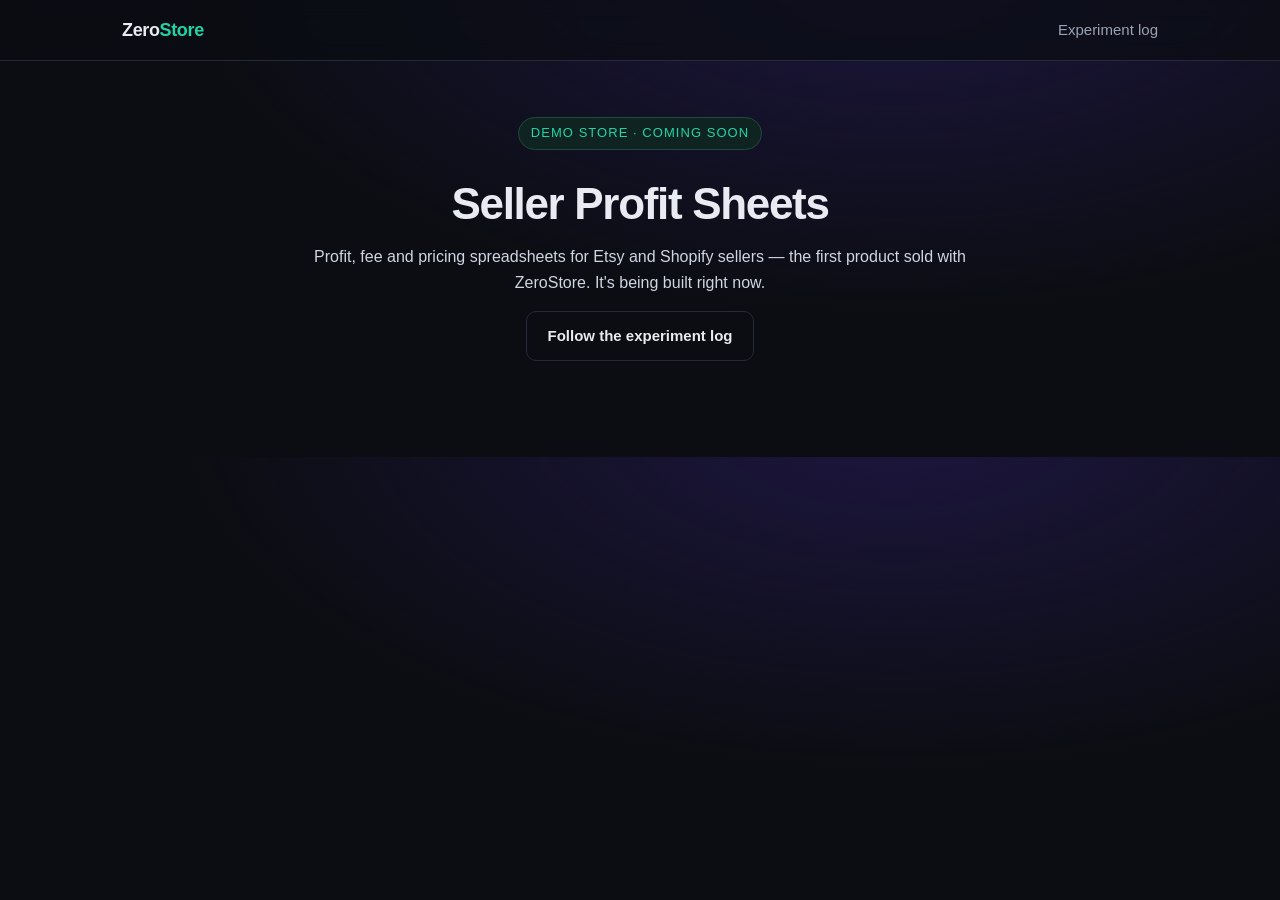
==== demo/seller-profit-sheets/index.html @ 1969f473 "ZeroStore: site, free kit, experiment log day 0, Etsy fee calculator demo" ====
<!doctype html>
<html lang="en">
<head>
  <meta charset="utf-8">
  <meta name="viewport" content="width=device-width, initial-scale=1">
  <title>Seller Profit Sheets — coming soon · ZeroStore demo</title>
  <meta name="robots" content="noindex">
  <link rel="icon" href="../../assets/favicon.svg" type="image/svg+xml">
  <link rel="stylesheet" href="../../assets/style.css">
</head>
<body>
<!-- PLACEHOLDER: the lead replaces this whole folder with the real demo store. -->
<nav class="nav"><div class="wrap"><a class="logo" href="../../">Zero<span>Store</span></a><div class="nav-links"><a href="../../log/">Experiment log</a></div></div></nav>
<main class="article" style="text-align:center">
  <span class="eyebrow">Demo store · coming soon</span>
  <h1>Seller Profit Sheets</h1>
  <p>Profit, fee and pricing spreadsheets for Etsy and Shopify sellers — the first product sold with ZeroStore. It's being built right now.</p>
  <p><a class="btn btn-ghost" href="../../log/">Follow the experiment log</a></p>
</main>
</body>
</html>
---- assets/style.css ----
:root {
  --bg: #0b0d12;
  --bg-2: #11141b;
  --card: #151924;
  --line: #242a38;
  --text: #e8ebf2;
  --muted: #9aa3b5;
  --accent: #7c5cff;
  --accent-2: #22d3a6;
  --warn: #f5b84a;
  --radius: 14px;
  --max: 1080px;
  font-synthesis: none;
}
* { box-sizing: border-box; }
html { scroll-behavior: smooth; }
body {
  margin: 0;
  background: radial-gradient(1200px 600px at 70% -10%, #1d1640 0%, transparent 60%), var(--bg);
  color: var(--text);
  font: 16px/1.6 ui-sans-serif, -apple-system, "Segoe UI", Roboto, "Helvetica Neue", Arial, sans-serif;
  -webkit-font-smoothing: antialiased;
}
a { color: #b6a6ff; }
a:hover { color: #fff; }
code, pre { font-family: ui-monospace, SFMono-Regular, Menlo, Consolas, monospace; }
code { background: #1b2030; padding: .1em .35em; border-radius: 6px; font-size: .92em; }
pre { background: #0f121a; border: 1px solid var(--line); border-radius: 10px; padding: 14px 16px; overflow-x: auto; font-size: 14px; }
.wrap { max-width: var(--max); margin: 0 auto; padding: 0 22px; }

/* nav */
.nav { position: sticky; top: 0; z-index: 10; backdrop-filter: blur(10px); background: rgba(11,13,18,.72); border-bottom: 1px solid var(--line); }
.nav .wrap { display: flex; align-items: center; justify-content: space-between; height: 60px; }
.logo { font-weight: 800; letter-spacing: -.02em; color: var(--text); text-decoration: none; font-size: 18px; }
.logo span { color: var(--accent-2); }
.nav-links { display: flex; gap: 22px; align-items: center; }
.nav-links a { color: var(--muted); text-decoration: none; font-size: 15px; }
.nav-links a:hover { color: var(--text); }
.nav-links a.btn-primary, .nav-links a.btn-primary:hover { color: #fff; }

/* buttons */
.btn { display: inline-flex; align-items: center; gap: 8px; padding: 12px 20px; border-radius: 10px; font-weight: 650; text-decoration: none; border: 1px solid transparent; font-size: 15px; transition: transform .08s ease, background .15s ease; cursor: pointer; }
.btn:active { transform: translateY(1px); }
.btn-primary { background: var(--accent); color: #fff; }
.btn-primary:hover { background: #8d72ff; color: #fff; }
.btn-ghost { background: transparent; color: var(--text); border-color: var(--line); }
.btn-ghost:hover { border-color: #3a4256; color: #fff; }
.btn-sm { padding: 8px 14px; font-size: 14px; }

/* hero */
.hero { padding: 84px 0 56px; text-align: center; }
.eyebrow { display: inline-block; font-size: 13px; letter-spacing: .08em; text-transform: uppercase; color: var(--accent-2); border: 1px solid #1f4a40; background: #0f2420; padding: 5px 12px; border-radius: 999px; margin-bottom: 22px; }
.hero h1 { font-size: clamp(34px, 6vw, 62px); line-height: 1.05; letter-spacing: -.035em; margin: 0 auto 18px; max-width: 1000px; }
.hero h1 em { font-style: normal; background: linear-gradient(90deg, #a48bff, #22d3a6); -webkit-background-clip: text; background-clip: text; color: transparent; }
.hero p.lead { color: var(--muted); font-size: 19px; max-width: 680px; margin: 0 auto 30px; }
.cta-row { display: flex; gap: 12px; justify-content: center; flex-wrap: wrap; }

/* progress */
.progress-card { margin: 46px auto 0; max-width: 640px; background: var(--card); border: 1px solid var(--line); border-radius: var(--radius); padding: 22px 24px; text-align: left; }
.progress-top { display: flex; justify-content: space-between; align-items: baseline; margin-bottom: 12px; gap: 12px; flex-wrap: wrap; }
.progress-amount { font-size: 30px; font-weight: 800; letter-spacing: -.02em; }
.progress-amount small { font-size: 16px; color: var(--muted); font-weight: 500; }
.progress-meta { color: var(--muted); font-size: 14px; }
.bar { height: 12px; background: #0d1018; border: 1px solid var(--line); border-radius: 999px; overflow: hidden; }
.bar > i { display: block; height: 100%; width: 0; background: linear-gradient(90deg, var(--accent), var(--accent-2)); border-radius: 999px; transition: width .8s ease; min-width: 2px; }
.stats { display: grid; grid-template-columns: repeat(4, 1fr); gap: 10px; margin-top: 16px; }
.stat { background: var(--bg-2); border: 1px solid var(--line); border-radius: 10px; padding: 10px 12px; }
.stat b { display: block; font-size: 18px; }
.stat span { color: var(--muted); font-size: 12.5px; }
.progress-note { color: var(--muted); font-size: 13px; margin: 12px 0 0; }

/* sections */
section { padding: 64px 0; }
section.alt { background: linear-gradient(180deg, transparent, rgba(124,92,255,.04), transparent); }
h2 { font-size: clamp(26px, 3.6vw, 36px); letter-spacing: -.025em; margin: 0 0 10px; line-height: 1.15; }
.sub { color: var(--muted); margin: 0 0 34px; max-width: 680px; font-size: 17px; }
.grid-3 { display: grid; grid-template-columns: repeat(3, 1fr); gap: 16px; }
.card { background: var(--card); border: 1px solid var(--line); border-radius: var(--radius); padding: 22px; }
.card h3 { margin: 6px 0 8px; font-size: 18px; }
.card p { margin: 0; color: var(--muted); font-size: 15px; }
.step-no { display: inline-grid; place-items: center; width: 30px; height: 30px; border-radius: 8px; background: #221b45; color: #c7b8ff; font-weight: 800; font-size: 14px; }

/* pricing */
.pricing { display: grid; grid-template-columns: 1fr 1fr; gap: 18px; align-items: stretch; }
.plan { background: var(--card); border: 1px solid var(--line); border-radius: var(--radius); padding: 26px; display: flex; flex-direction: column; }
.plan.featured { border-color: #4b3aa8; box-shadow: 0 0 0 1px #4b3aa8, 0 20px 60px -30px rgba(124,92,255,.6); }
.plan h3 { margin: 0; font-size: 20px; }
.price { font-size: 40px; font-weight: 800; letter-spacing: -.03em; margin: 10px 0 2px; }
.price s { color: var(--muted); font-size: 20px; font-weight: 500; margin-left: 6px; }
.price-note { color: var(--muted); font-size: 14px; margin-bottom: 18px; }
.plan ul { list-style: none; padding: 0; margin: 0 0 24px; flex: 1; }
.plan li { padding: 7px 0 7px 26px; position: relative; font-size: 15px; border-bottom: 1px dashed #1f2533; }
.plan li:last-child { border-bottom: 0; }
.plan li::before { content: "✓"; position: absolute; left: 0; color: var(--accent-2); font-weight: 800; }
.plan li.no { color: #6b7488; }
.plan li.no::before { content: "–"; color: #4a5266; }
.badge { display: inline-block; font-size: 12px; font-weight: 700; color: #1a1300; background: var(--warn); padding: 2px 8px; border-radius: 999px; margin-left: 8px; vertical-align: middle; }

/* table */
table.cmp { width: 100%; border-collapse: collapse; font-size: 15px; }
table.cmp th, table.cmp td { padding: 11px 12px; border-bottom: 1px solid var(--line); text-align: left; vertical-align: top; }
table.cmp th { color: var(--muted); font-weight: 600; font-size: 13px; text-transform: uppercase; letter-spacing: .05em; }
table.cmp td:nth-child(2), table.cmp td:nth-child(3), table.cmp th:nth-child(2), table.cmp th:nth-child(3) { text-align: center; width: 110px; }
.y { color: var(--accent-2); font-weight: 800; }
.n { color: #4a5266; }

/* faq */
details { background: var(--card); border: 1px solid var(--line); border-radius: 12px; padding: 16px 20px; margin-bottom: 10px; }
summary { cursor: pointer; font-weight: 650; list-style: none; }
summary::-webkit-details-marker { display: none; }
summary::after { content: "+"; float: right; color: var(--muted); font-weight: 400; }
details[open] summary::after { content: "–"; }
details p { color: var(--muted); margin: 10px 0 0; }

/* log */
.log-list { display: grid; gap: 12px; }
.log-item { display: block; background: var(--card); border: 1px solid var(--line); border-radius: 12px; padding: 18px 20px; text-decoration: none; color: var(--text); }
.log-item:hover { border-color: #3a4256; color: var(--text); }
.log-item .d { color: var(--accent-2); font-size: 13px; font-weight: 700; text-transform: uppercase; letter-spacing: .06em; }
.log-item h3 { margin: 4px 0 4px; font-size: 18px; }
.log-item p { margin: 0; color: var(--muted); font-size: 15px; }

.article { max-width: 740px; margin: 0 auto; padding: 56px 22px 80px; }
.article h1 { font-size: clamp(30px, 4.6vw, 44px); letter-spacing: -.03em; line-height: 1.1; margin: 8px 0 12px; }
.article h2 { font-size: 24px; margin-top: 40px; }
.article p, .article li { color: #cfd5e2; }
.article .meta { color: var(--muted); font-size: 14px; }
.article table { width: 100%; border-collapse: collapse; font-size: 14.5px; margin: 16px 0; }
.article th, .article td { border-bottom: 1px solid var(--line); padding: 8px 10px; text-align: left; vertical-align: top; }
.article th { color: var(--muted); font-weight: 600; }
.callout { border: 1px solid #4a3d16; background: #1d1909; color: #f3dfa6; padding: 14px 16px; border-radius: 10px; font-size: 15px; }

/* footer */
footer { border-top: 1px solid var(--line); padding: 34px 0 50px; color: var(--muted); font-size: 14px; }
footer .wrap { display: flex; justify-content: space-between; gap: 20px; flex-wrap: wrap; }
footer p { margin: 0 0 6px; max-width: 640px; }

@media (max-width: 820px) {
  .grid-3, .pricing { grid-template-columns: 1fr; }
  .stats { grid-template-columns: repeat(2, 1fr); }
  .nav-links a.hide-sm { display: none; }
  .hero { padding-top: 56px; }
}
@media (max-width: 560px) {
  table.cmp td:nth-child(2), table.cmp td:nth-child(3), table.cmp th:nth-child(2), table.cmp th:nth-child(3) { width: 52px; padding-left: 4px; padding-right: 4px; }
  table.cmp { font-size: 14px; }
}
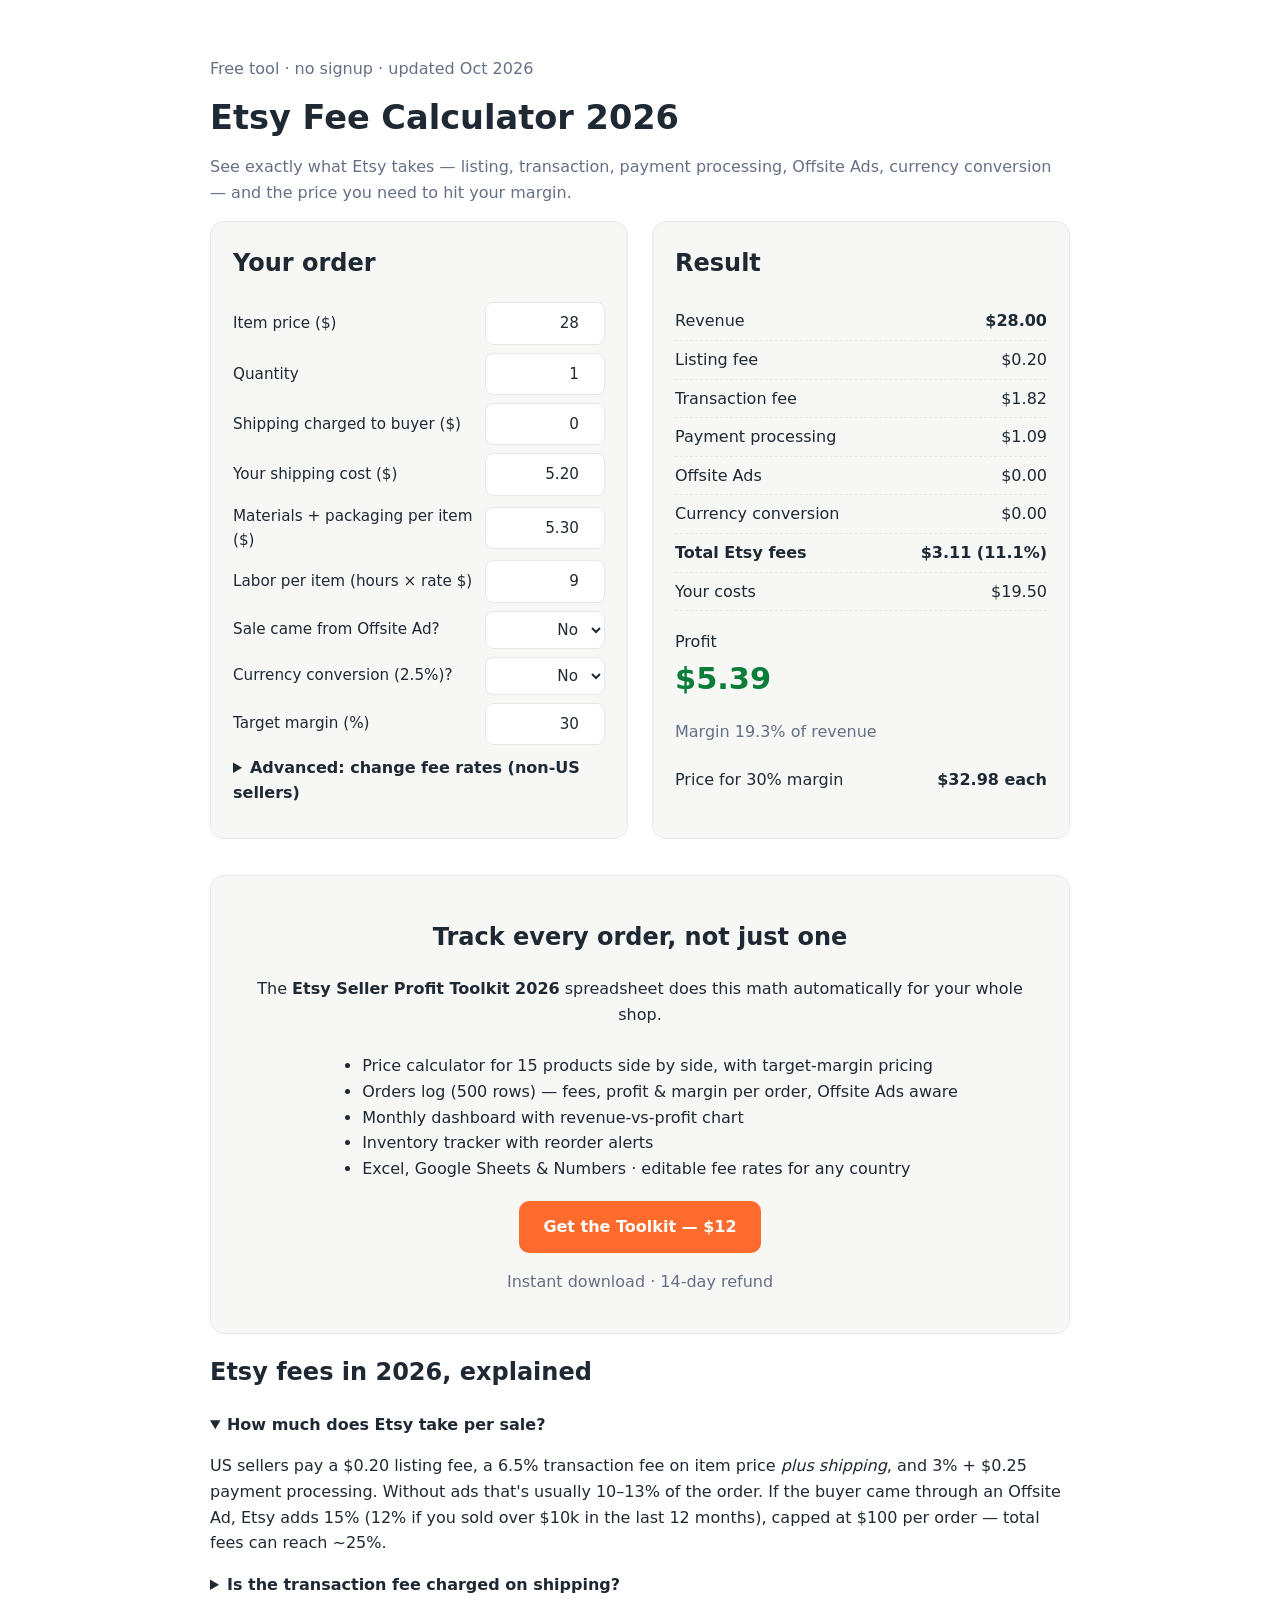
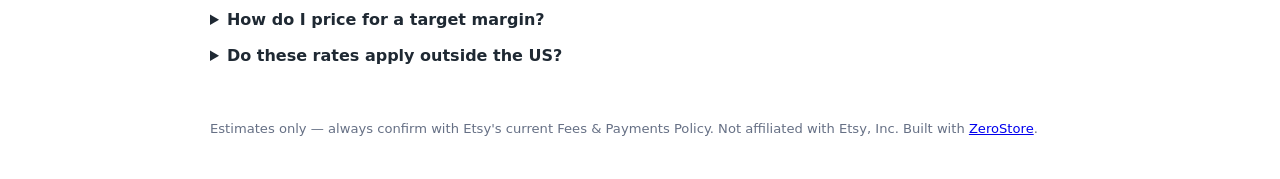
==== commit 03769d31: "Deploy site" ====
--- a/demo/seller-profit-sheets/index.html
+++ b/demo/seller-profit-sheets/index.html
@@ -1,21 +1,110 @@
 <!doctype html>
 <html lang="en">
 <head>
-  <meta charset="utf-8">
-  <meta name="viewport" content="width=device-width, initial-scale=1">
-  <title>Seller Profit Sheets — coming soon · ZeroStore demo</title>
-  <meta name="robots" content="noindex">
-  <link rel="icon" href="../../assets/favicon.svg" type="image/svg+xml">
-  <link rel="stylesheet" href="../../assets/style.css">
+<meta charset="utf-8"><meta name="viewport" content="width=device-width,initial-scale=1">
+<title>Etsy Fee Calculator 2026 — True Profit After Every Fee (Free)</title>
+<meta name="description" content="Free Etsy fee calculator for 2026: listing, 6.5% transaction, payment processing, Offsite Ads and currency fees. See your real profit and the price you need for your target margin.">
+<link rel="canonical" href="https://astonysh.github.io/zerostore/demo/seller-profit-sheets/">
+<meta property="og:title" content="Etsy Fee Calculator 2026 — True Profit After Every Fee">
+<meta property="og:description" content="Free, no signup. Includes Offsite Ads and target-margin pricing.">
+<script src="https://gumroad.com/js/gumroad.js"></script>
+<script type="application/ld+json">{"@context":"https://schema.org","@type":"FAQPage","mainEntity":[
+{"@type":"Question","name":"How much does Etsy take per sale in 2026?","acceptedAnswer":{"@type":"Answer","text":"For US sellers: $0.20 listing fee, 6.5% transaction fee on item price plus shipping, and 3% + $0.25 payment processing. If the order came from an Offsite Ad, add 15% (12% for sellers over $10k/year), capped at $100. Typically 10–13% without ads, up to ~25% with ads."}},
+{"@type":"Question","name":"Is the transaction fee charged on shipping?","acceptedAnswer":{"@type":"Answer","text":"Yes. Etsy's 6.5% transaction fee applies to the item price plus the shipping and gift-wrap you charge."}},
+{"@type":"Question","name":"How do I price my Etsy item for a target profit margin?","acceptedAnswer":{"@type":"Answer","text":"Price = (all your costs + fixed fees) / (1 − percentage fees − target margin) − shipping charged. This calculator does it for you."}}]}</script>
+<style>
+:root{--fg:#1f2933;--bg:#fff;--mut:#667085;--acc:#ff6b2c;--card:#f7f7f5;--line:#e5e7eb;--ok:#0a7d39;--bad:#c62828}
+@media(prefers-color-scheme:dark){:root{--fg:#ececec;--bg:#121212;--mut:#9aa0a6;--card:#1d1d1d;--line:#2c2c2c;--ok:#4ade80;--bad:#f87171}}
+*{box-sizing:border-box}body{margin:0;font:16px/1.6 system-ui,-apple-system,Segoe UI,sans-serif;color:var(--fg);background:var(--bg)}
+main{max-width:900px;margin:auto;padding:40px 20px}h1{font-size:2.1rem;line-height:1.2;margin:.2em 0}.sub{color:var(--mut)}
+.grid{display:grid;grid-template-columns:1fr 1fr;gap:24px}@media(max-width:720px){.grid{grid-template-columns:1fr}}
+.card{background:var(--card);border:1px solid var(--line);border-radius:14px;padding:22px}
+label{display:flex;justify-content:space-between;align-items:center;gap:12px;margin:8px 0;font-size:.95rem}
+input,select{width:120px;padding:8px 10px;border:1px solid var(--line);border-radius:8px;background:var(--bg);color:var(--fg);font:inherit;text-align:right}
+.row{display:flex;justify-content:space-between;padding:6px 0;border-bottom:1px dashed var(--line)}.row:last-child{border:0}
+.big{font-size:1.9rem;font-weight:700}.ok{color:var(--ok)}.bad{color:var(--bad)}
+.btn{display:inline-block;background:var(--acc);color:#fff;padding:13px 24px;border-radius:10px;text-decoration:none;font-weight:600}
+.cta{margin-top:36px;text-align:center}.cta ul{text-align:left;display:inline-block;margin:10px 0 20px}
+details{margin:10px 0}summary{cursor:pointer;font-weight:600}footer{color:var(--mut);font-size:.82rem;margin-top:50px}
+</style>
 </head>
-<body>
-<!-- PLACEHOLDER: the lead replaces this whole folder with the real demo store. -->
-<nav class="nav"><div class="wrap"><a class="logo" href="../../">Zero<span>Store</span></a><div class="nav-links"><a href="../../log/">Experiment log</a></div></div></nav>
-<main class="article" style="text-align:center">
-  <span class="eyebrow">Demo store · coming soon</span>
-  <h1>Seller Profit Sheets</h1>
-  <p>Profit, fee and pricing spreadsheets for Etsy and Shopify sellers — the first product sold with ZeroStore. It's being built right now.</p>
-  <p><a class="btn btn-ghost" href="../../log/">Follow the experiment log</a></p>
+<body><main>
+<p class="sub">Free tool · no signup · updated Oct 2026</p>
+<h1>Etsy Fee Calculator 2026</h1>
+<p class="sub">See exactly what Etsy takes — listing, transaction, payment processing, Offsite Ads, currency conversion — and the price you need to hit your margin.</p>
+
+<div class="grid">
+<section class="card" aria-label="Inputs">
+<h2 style="margin-top:0">Your order</h2>
+<label>Item price ($)<input id="price" type="number" step="0.01" value="28"></label>
+<label>Quantity<input id="qty" type="number" step="1" min="1" value="1"></label>
+<label>Shipping charged to buyer ($)<input id="ship" type="number" step="0.01" value="0"></label>
+<label>Your shipping cost ($)<input id="shipcost" type="number" step="0.01" value="5.20"></label>
+<label>Materials + packaging per item ($)<input id="mat" type="number" step="0.01" value="5.30"></label>
+<label>Labor per item (hours × rate $)<input id="labor" type="number" step="0.01" value="9"></label>
+<label>Sale came from Offsite Ad?<select id="ad"><option value="0">No</option><option value="0.15">Yes (15%)</option><option value="0.12">Yes (12%)</option></select></label>
+<label>Currency conversion (2.5%)?<select id="fx"><option value="0">No</option><option value="0.025">Yes</option></select></label>
+<label>Target margin (%)<input id="target" type="number" step="1" value="30"></label>
+<details><summary>Advanced: change fee rates (non-US sellers)</summary>
+<label>Listing fee ($)<input id="f_list" type="number" step="0.01" value="0.20"></label>
+<label>Transaction fee (%)<input id="f_txn" type="number" step="0.1" value="6.5"></label>
+<label>Processing (%)<input id="f_pp" type="number" step="0.1" value="3"></label>
+<label>Processing fixed ($)<input id="f_ppf" type="number" step="0.01" value="0.25"></label>
+</details>
+</section>
+<section class="card" aria-live="polite">
+<h2 style="margin-top:0">Result</h2>
+<div class="row"><span>Revenue</span><b id="o_rev"></b></div>
+<div class="row"><span>Listing fee</span><span id="o_list"></span></div>
+<div class="row"><span>Transaction fee</span><span id="o_txn"></span></div>
+<div class="row"><span>Payment processing</span><span id="o_pp"></span></div>
+<div class="row"><span>Offsite Ads</span><span id="o_ad"></span></div>
+<div class="row"><span>Currency conversion</span><span id="o_fx"></span></div>
+<div class="row"><span><b>Total Etsy fees</b></span><b id="o_fees"></b></div>
+<div class="row"><span>Your costs</span><span id="o_cost"></span></div>
+<p style="margin:18px 0 0">Profit</p><div class="big" id="o_profit"></div>
+<p class="sub" id="o_margin"></p>
+<div class="row"><span>Price for <span id="o_t"></span>% margin</span><b id="o_need"></b></div>
+</section>
+</div>
+
+<section class="cta card">
+<h2>Track every order, not just one</h2>
+<p>The <b>Etsy Seller Profit Toolkit 2026</b> spreadsheet does this math automatically for your whole shop.</p>
+<ul>
+<li>Price calculator for 15 products side by side, with target-margin pricing</li>
+<li>Orders log (500 rows) — fees, profit & margin per order, Offsite Ads aware</li>
+<li>Monthly dashboard with revenue-vs-profit chart</li>
+<li>Inventory tracker with reorder alerts</li>
+<li>Excel, Google Sheets & Numbers · editable fee rates for any country</li>
+</ul><br>
+<a class="btn gumroad-button" href="https://astonysh.gumroad.com/l/etsy-profit-toolkit">Get the Toolkit — $12</a>
+<p class="sub">Instant download · 14-day refund</p>
+</section>
+
+<section>
+<h2>Etsy fees in 2026, explained</h2>
+<details open><summary>How much does Etsy take per sale?</summary><p>US sellers pay a $0.20 listing fee, a 6.5% transaction fee on item price <i>plus shipping</i>, and 3% + $0.25 payment processing. Without ads that's usually 10–13% of the order. If the buyer came through an Offsite Ad, Etsy adds 15% (12% if you sold over $10k in the last 12 months), capped at $100 per order — total fees can reach ~25%.</p></details>
+<details><summary>Is the transaction fee charged on shipping?</summary><p>Yes — the 6.5% applies to what you charge for shipping and gift wrap too. "Free shipping" with the cost baked into the price is charged the same.</p></details>
+<details><summary>How do I price for a target margin?</summary><p>Price = (costs + fixed fees) ÷ (1 − percentage fees − target margin) − shipping charged. The calculator above solves it for you.</p></details>
+<details><summary>Do these rates apply outside the US?</summary><p>Processing fees vary by country (e.g. UK, EU, Canada). Open "Advanced" above and enter the rates from Etsy's Fees &amp; Payments Policy for your country.</p></details>
+</section>
+<footer>Estimates only — always confirm with Etsy's current Fees &amp; Payments Policy. Not affiliated with Etsy, Inc. Built with <a href="https://astonysh.github.io/zerostore/">ZeroStore</a>.</footer>
 </main>
-</body>
-</html>
+<script>
+const $=id=>document.getElementById(id),v=id=>parseFloat($(id).value)||0,m=x=>(x<0?"-$":"$")+Math.abs(x).toFixed(2);
+function calc(){
+ const p=v('price'),q=Math.max(1,Math.round(v('qty'))),s=v('ship'),gross=p*q+s;
+ const L=v('f_list')*q,T=gross*v('f_txn')/100,P=gross*v('f_pp')/100+v('f_ppf'),A=Math.min(gross*parseFloat($('ad').value),100),F=gross*parseFloat($('fx').value);
+ const fees=L+T+P+A+F,cost=(v('mat')+v('labor'))*q+v('shipcost'),profit=gross-fees-cost;
+ $('o_rev').textContent=m(gross);$('o_list').textContent=m(L);$('o_txn').textContent=m(T);$('o_pp').textContent=m(P);
+ $('o_ad').textContent=m(A);$('o_fx').textContent=m(F);$('o_fees').textContent=m(fees)+(gross?` (${(fees/gross*100).toFixed(1)}%)`:'');
+ $('o_cost').textContent=m(cost);$('o_profit').textContent=m(profit);$('o_profit').className='big '+(profit>=0?'ok':'bad');
+ $('o_margin').textContent=gross?`Margin ${(profit/gross*100).toFixed(1)}% of revenue`:'';
+ const t=v('target')/100,rate=v('f_txn')/100+v('f_pp')/100+parseFloat($('ad').value)+parseFloat($('fx').value);
+ const base=(v('mat')+v('labor'))*q+v('shipcost')+L+v('f_ppf'),d=1-rate-t;
+ $('o_t').textContent=v('target');$('o_need').textContent=d<=0?'not reachable':m(((base/d)-s)/q)+' each';
+}
+document.querySelectorAll('input,select').forEach(e=>e.addEventListener('input',calc));calc();
+</script>
+</body></html>
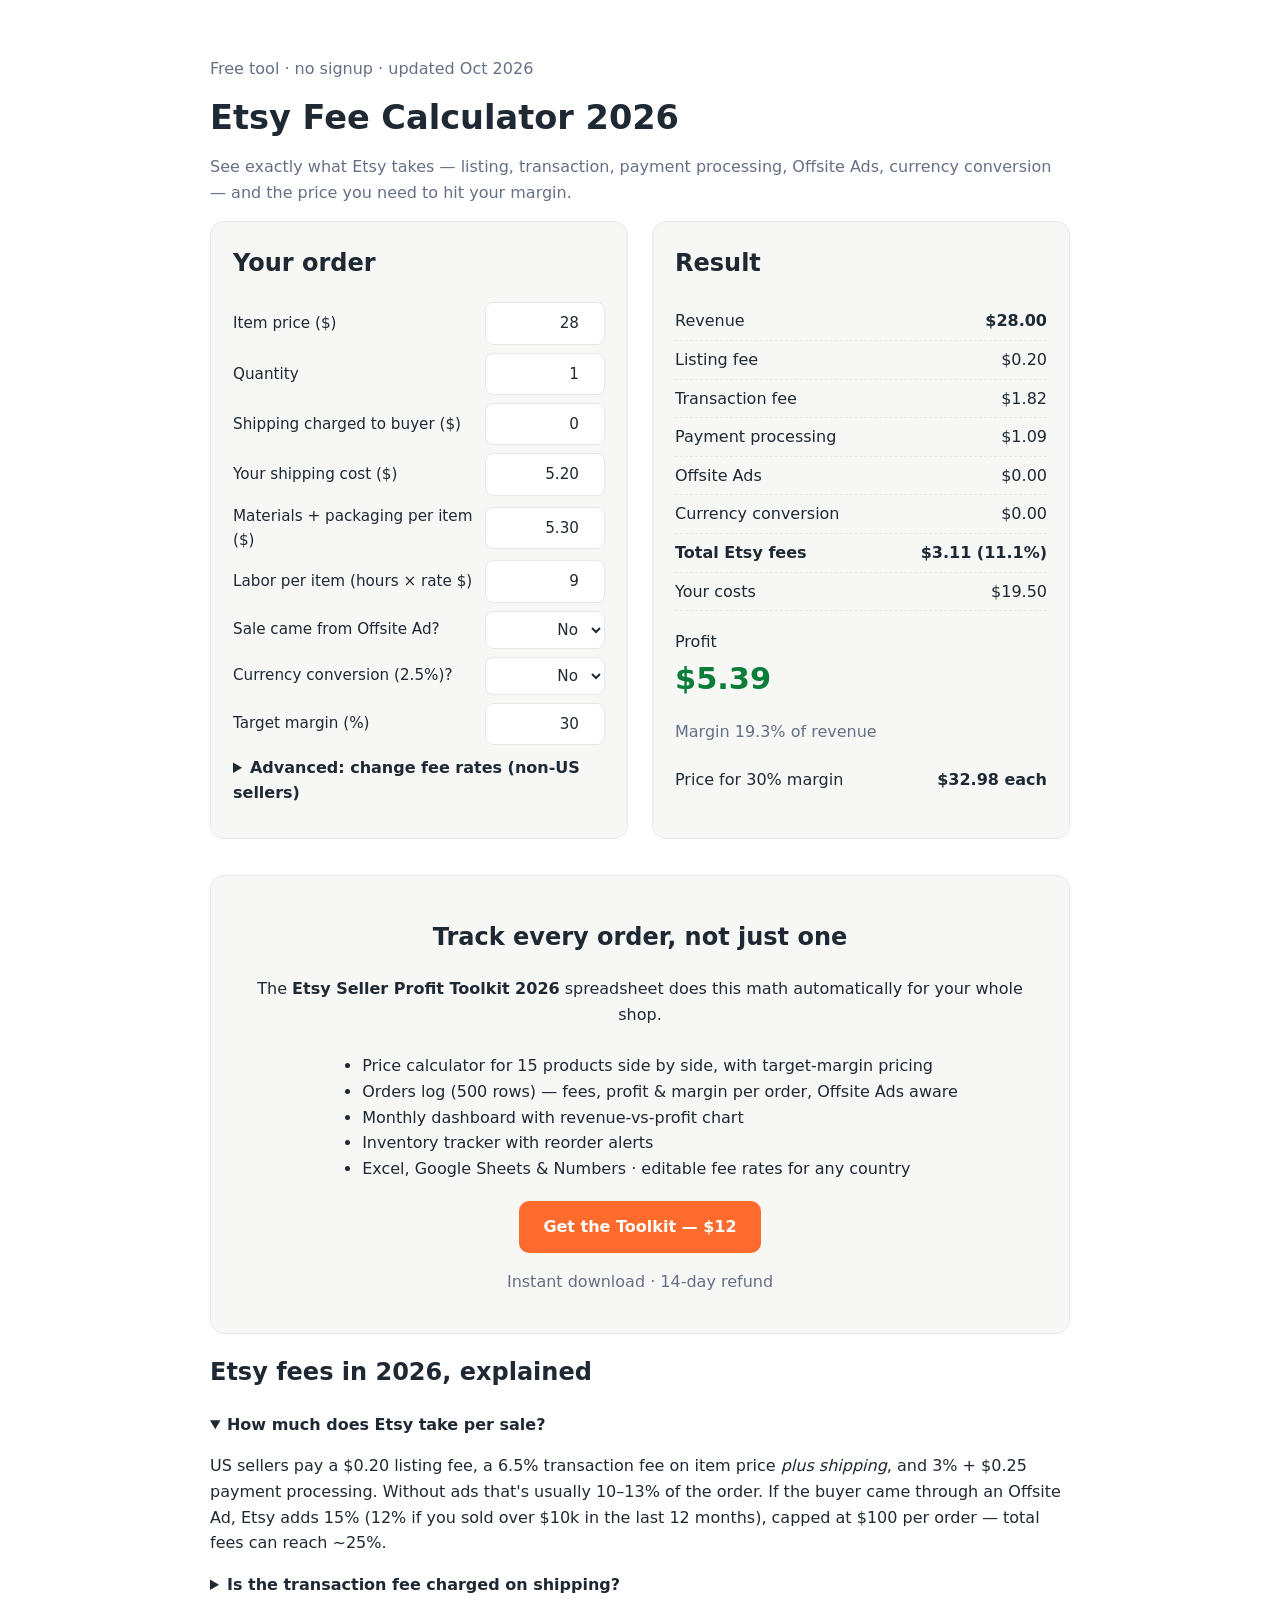
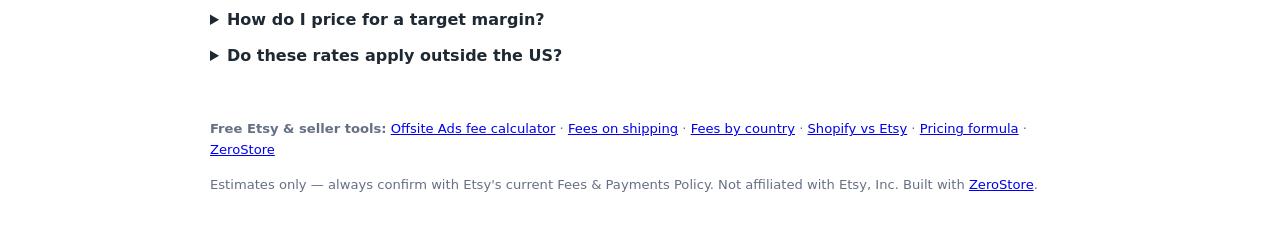
==== commit 181725cc: "Add 8 long-tail SEO tool and guide pages Etsy funnel (CTA -> $12 Seller Profit Toolkit): - tools/ets" ====
--- a/demo/seller-profit-sheets/index.html
+++ b/demo/seller-profit-sheets/index.html
@@ -89,7 +89,17 @@
 <details><summary>How do I price for a target margin?</summary><p>Price = (costs + fixed fees) ÷ (1 − percentage fees − target margin) − shipping charged. The calculator above solves it for you.</p></details>
 <details><summary>Do these rates apply outside the US?</summary><p>Processing fees vary by country (e.g. UK, EU, Canada). Open "Advanced" above and enter the rates from Etsy's Fees &amp; Payments Policy for your country.</p></details>
 </section>
-<footer>Estimates only — always confirm with Etsy's current Fees &amp; Payments Policy. Not affiliated with Etsy, Inc. Built with <a href="https://astonysh.github.io/zerostore/">ZeroStore</a>.</footer>
+<footer>
+<p><b>Free Etsy &amp; seller tools:</b>
+<a href="https://astonysh.github.io/zerostore/tools/etsy-offsite-ads-fee-calculator/">Offsite Ads fee calculator</a> ·
+<a href="https://astonysh.github.io/zerostore/tools/etsy-fees-on-shipping-calculator/">Fees on shipping</a> ·
+<a href="https://astonysh.github.io/zerostore/tools/etsy-fees-by-country/">Fees by country</a> ·
+<a href="https://astonysh.github.io/zerostore/tools/shopify-vs-etsy-fees-calculator/">Shopify vs Etsy</a> ·
+<a href="https://astonysh.github.io/zerostore/guides/etsy-pricing-formula/">Pricing formula</a> ·
+<a href="https://astonysh.github.io/zerostore/">ZeroStore</a>
+</p>
+<p>Estimates only — always confirm with Etsy's current Fees &amp; Payments Policy. Not affiliated with Etsy, Inc. Built with <a href="https://astonysh.github.io/zerostore/">ZeroStore</a>.</p>
+</footer>
 </main>
 <script>
 const $=id=>document.getElementById(id),v=id=>parseFloat($(id).value)||0,m=x=>(x<0?"-$":"$")+Math.abs(x).toFixed(2);
